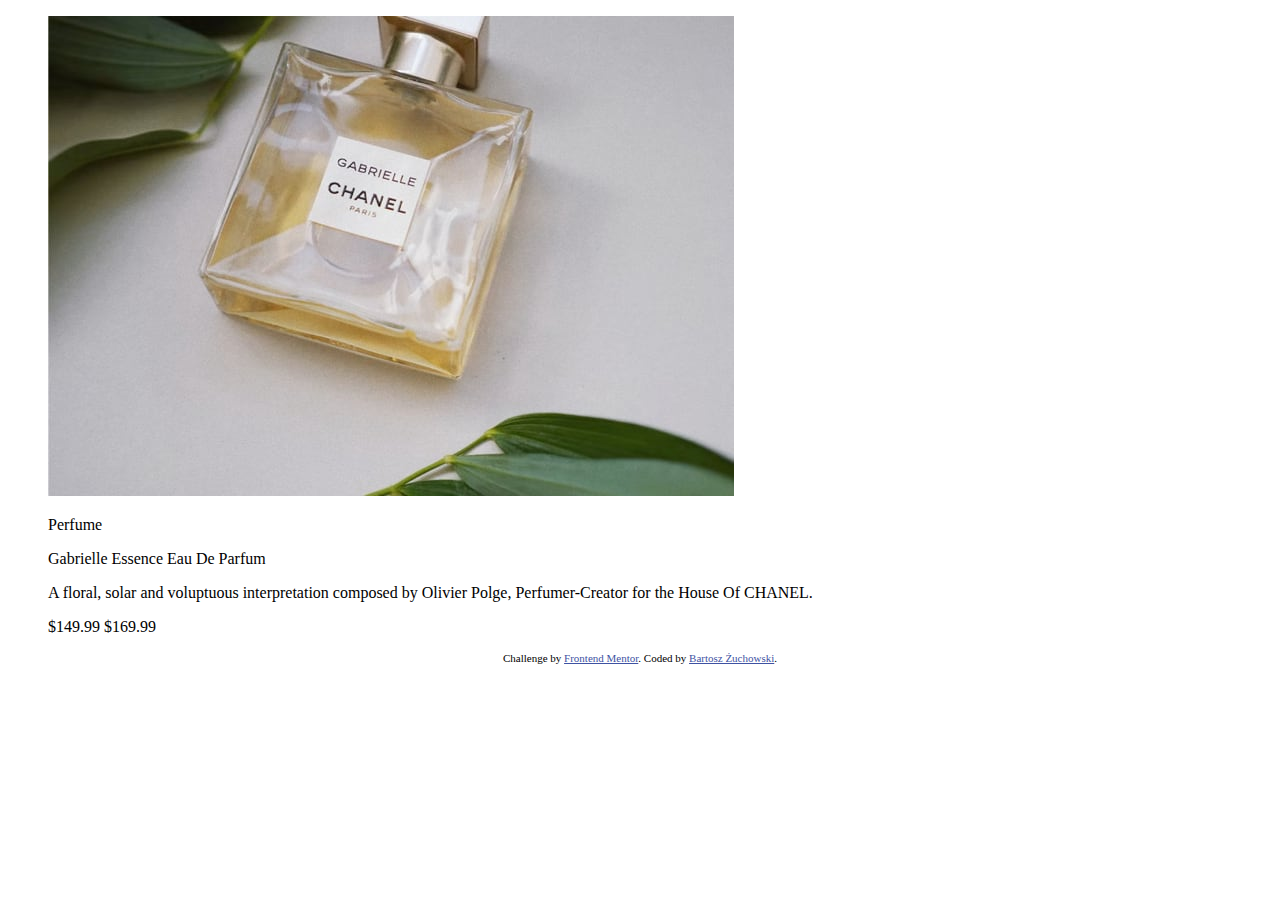
==== product-preview-card-component-main/index.html @ 7839ae62 "HTML markup done" ====
<!DOCTYPE html>
<html lang="en">
<head>
  <meta charset="UTF-8">
  <meta name="viewport" content="width=device-width, initial-scale=1.0"> <!-- displays site properly based on user's device -->

  <link rel="icon" type="image/png" sizes="32x32" href="./images/favicon-32x32.png">
  <link rel="stylesheet" href="style.css"> <!-- main stylesheet -->
  <link rel="stylesheet" href="reset.css"> <!-- resets all css properties -->
  <title>Frontend Mentor | Product preview card component</title>

  <!-- Feel free to remove these styles or customise in your own stylesheet 👍 -->
  <style>
    .attribution { font-size: 11px; text-align: center; }
    .attribution a { color: hsl(228, 45%, 44%); }
  </style>
</head>
<body>
  <figure class="preview-card">
    <img src="images/image-product-mobile.jpg" alt="image of a perfume">
    <figcaption>
      <p class="perfume">Perfume</p>
      <p class="perfume-name">Gabrielle Essence Eau De Parfum</p>
      <p class="perfume-description">A floral, solar and voluptuous interpretation composed by Olivier Polge, Perfumer-Creator for the House Of CHANEL.</p>
      <span class="price">$149.99</span>
      <span class="previous-price">$169.99</span>
    </figcaption>
  </figure>

  <div class="attribution">
    Challenge by <a href="https://www.frontendmentor.io?ref=challenge" target="_blank">Frontend Mentor</a>. 
    Coded by <a href="https://github.com/BartoszZ26">Bartosz Żuchowski</a>.
  </div>
</body>
</html>
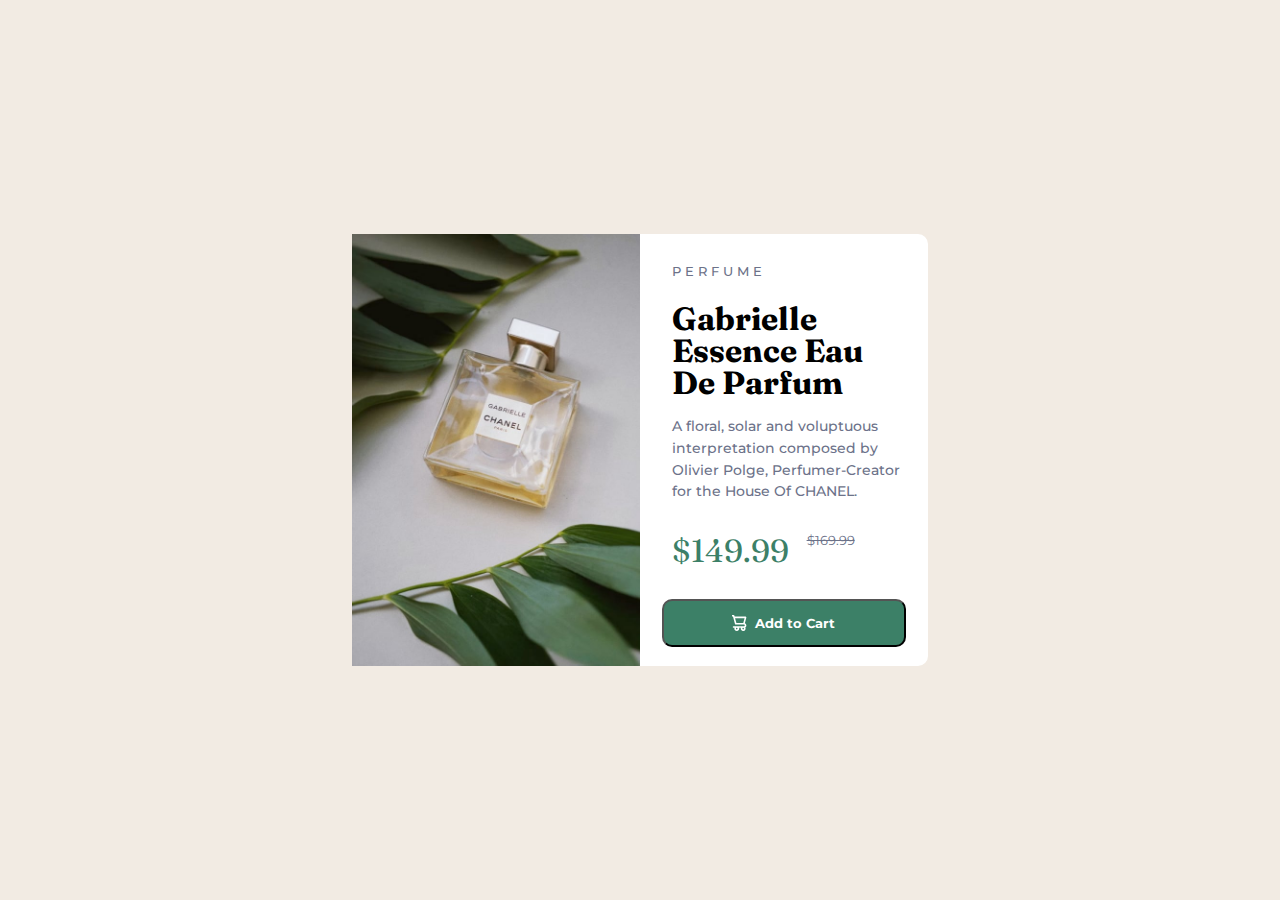
==== commit 9ba2f660: "Responsive CSS added" ====
--- a/product-preview-card-component-main/index.html
+++ b/product-preview-card-component-main/index.html
@@ -5,8 +5,8 @@
   <meta name="viewport" content="width=device-width, initial-scale=1.0"> <!-- displays site properly based on user's device -->
 
   <link rel="icon" type="image/png" sizes="32x32" href="./images/favicon-32x32.png">
+  <link rel="stylesheet" href="reset.css"> <!-- resets all css properties -->
   <link rel="stylesheet" href="style.css"> <!-- main stylesheet -->
-  <link rel="stylesheet" href="reset.css"> <!-- resets all css properties -->
   <title>Frontend Mentor | Product preview card component</title>
 
   <!-- Feel free to remove these styles or customise in your own stylesheet 👍 -->
@@ -14,22 +14,24 @@
     .attribution { font-size: 11px; text-align: center; }
     .attribution a { color: hsl(228, 45%, 44%); }
   </style>
+  <link rel="preconnect" href="https://fonts.googleapis.com">
+  <link rel="preconnect" href="https://fonts.gstatic.com" crossorigin>
+  <link href="https://fonts.googleapis.com/css2?family=Fraunces:opsz,wght@9..144,700&family=Montserrat:wght@500;700&display=swap" rel="stylesheet"> 
 </head>
 <body>
   <figure class="preview-card">
-    <img src="images/image-product-mobile.jpg" alt="image of a perfume">
+    <img src="images/image-product-mobile.jpg" alt="image of a perfume" class="perfume-img-mobile">
+    <img src="images/image-product-desktop.jpg" alt="image of a perfume" class="perfume-img-desktop">
     <figcaption>
       <p class="perfume">Perfume</p>
-      <p class="perfume-name">Gabrielle Essence Eau De Parfum</p>
+      <h2 class="perfume-name">Gabrielle Essence Eau De Parfum</h2>
       <p class="perfume-description">A floral, solar and voluptuous interpretation composed by Olivier Polge, Perfumer-Creator for the House Of CHANEL.</p>
-      <span class="price">$149.99</span>
-      <span class="previous-price">$169.99</span>
+      <span class="price">$149.99</span><span class="previous-price">$169.99</span>
+      <button href="#">
+        <img src="images/icon-cart.svg" alt="icon of a shopping cart">
+        <span class="button-text">Add to Cart</span>
+      </button>
     </figcaption>
   </figure>
-
-  <div class="attribution">
-    Challenge by <a href="https://www.frontendmentor.io?ref=challenge" target="_blank">Frontend Mentor</a>. 
-    Coded by <a href="https://github.com/BartoszZ26">Bartosz Żuchowski</a>.
-  </div>
 </body>
 </html>--- a/product-preview-card-component-main/style.css
+++ b/product-preview-card-component-main/style.css
@@ -0,0 +1,121 @@
+body {
+    width: 100vw;
+    height: 100vh;
+    display: flex;
+    flex-direction: column;
+    align-items: center;
+    justify-content: center;
+    background-color: hsl(30, 38%, 92%);
+}
+figure.preview-card {
+    background-color: white;
+    width: 90%;
+    border-radius: 10px;
+    max-width: 576px;
+}
+figure.preview-card img.perfume-img-mobile {
+    width: 100%;
+    border-top-left-radius: 10px;
+    border-top-right-radius: 10px;
+}
+figure.preview-card img.perfume-img-desktop {
+    display: none;
+}
+figure.preview-card .perfume {
+    font-weight: 500;
+    text-transform: uppercase;
+    letter-spacing: 4px;
+    color: hsl(228, 12%, 48%);
+    margin: 1.1rem;
+    font-family: 'Montserrat', Arial, Helvetica, sans-serif;
+    font-size: 0.8rem;
+}
+figure.preview-card .perfume-name {
+    font-size: 2rem;
+    margin: 0 1.1rem;
+    font-weight: 700;
+    font-family: 'Fraunces', Verdana, Geneva, Tahoma, sans-serif;
+}
+
+figure.preview-card .perfume-description {
+    margin: 1.1rem;
+    font-weight: 500;
+    color: hsl(228, 12%, 48%);
+    font-family: 'Montserrat', Arial, Helvetica, sans-serif;
+    font-size: 0.9rem;
+    line-height: 1.5;
+}
+
+figure.preview-card .price {
+    color: hsl(158, 36%, 37%);
+    font-size: 2rem;
+    margin: 1.1rem;
+    font-family: 'Fraunces', Verdana, Geneva, Tahoma, sans-serif;
+}
+
+figure.preview-card .previous-price {
+    color: hsl(228, 12%, 48%);
+    vertical-align: top;
+    text-decoration: line-through;
+    font-family: 'Montserrat', Arial, Helvetica, sans-serif;
+    font-size: 0.8rem;
+    vertical-align: top;
+}
+figure.preview-card button {
+    margin: 0 auto;
+    margin-top: 1.1rem;
+    margin-bottom: 1.1rem;
+    display: flex;
+    align-items: center;
+    justify-content: center;
+    width: 85%;
+    height: 3rem;
+    background-color: hsl(158, 36%, 37%);
+    border-radius: 10px;
+    transition: background-color 0.15s ease-out;
+}
+figure.preview-card button .button-text {
+    margin-left: 0.5rem;
+    display: inline-block;
+    vertical-align: middle;
+    color: white;
+    font-family: 'Montserrat', Arial, Helvetica, sans-serif;
+    font-weight: 700;
+}
+figure.preview-card button:active {
+    background-color: hsl(212, 21%, 14%);
+}
+@media (min-width: 576px) {
+    figure.preview-card button:hover {
+        background-color: hsl(212, 21%, 14%);
+    }
+    figure.preview-card {
+        margin-top: 1rem;
+        margin-bottom: 1rem;
+        display: flex;
+    }
+    figure.preview-card img.perfume-img-mobile {
+        display: none;
+    }
+    figure.preview-card img.perfume-img-desktop {
+        display: flex;
+        width: 288px;
+    }
+    figure.preview-card .perfume {
+        margin: 2rem;
+        margin-bottom: 1.5rem;
+    }
+    figure.preview-card .perfume-name {
+        margin-left: 2rem;
+    }
+    figure.preview-card .perfume-description {
+        margin-left: 2rem;
+        margin-bottom: 2rem;
+    }
+    figure.preview-card .price {
+        margin-left: 2rem;
+    }
+    figure.preview-card button {
+        margin-top: 2rem;
+    }
+}